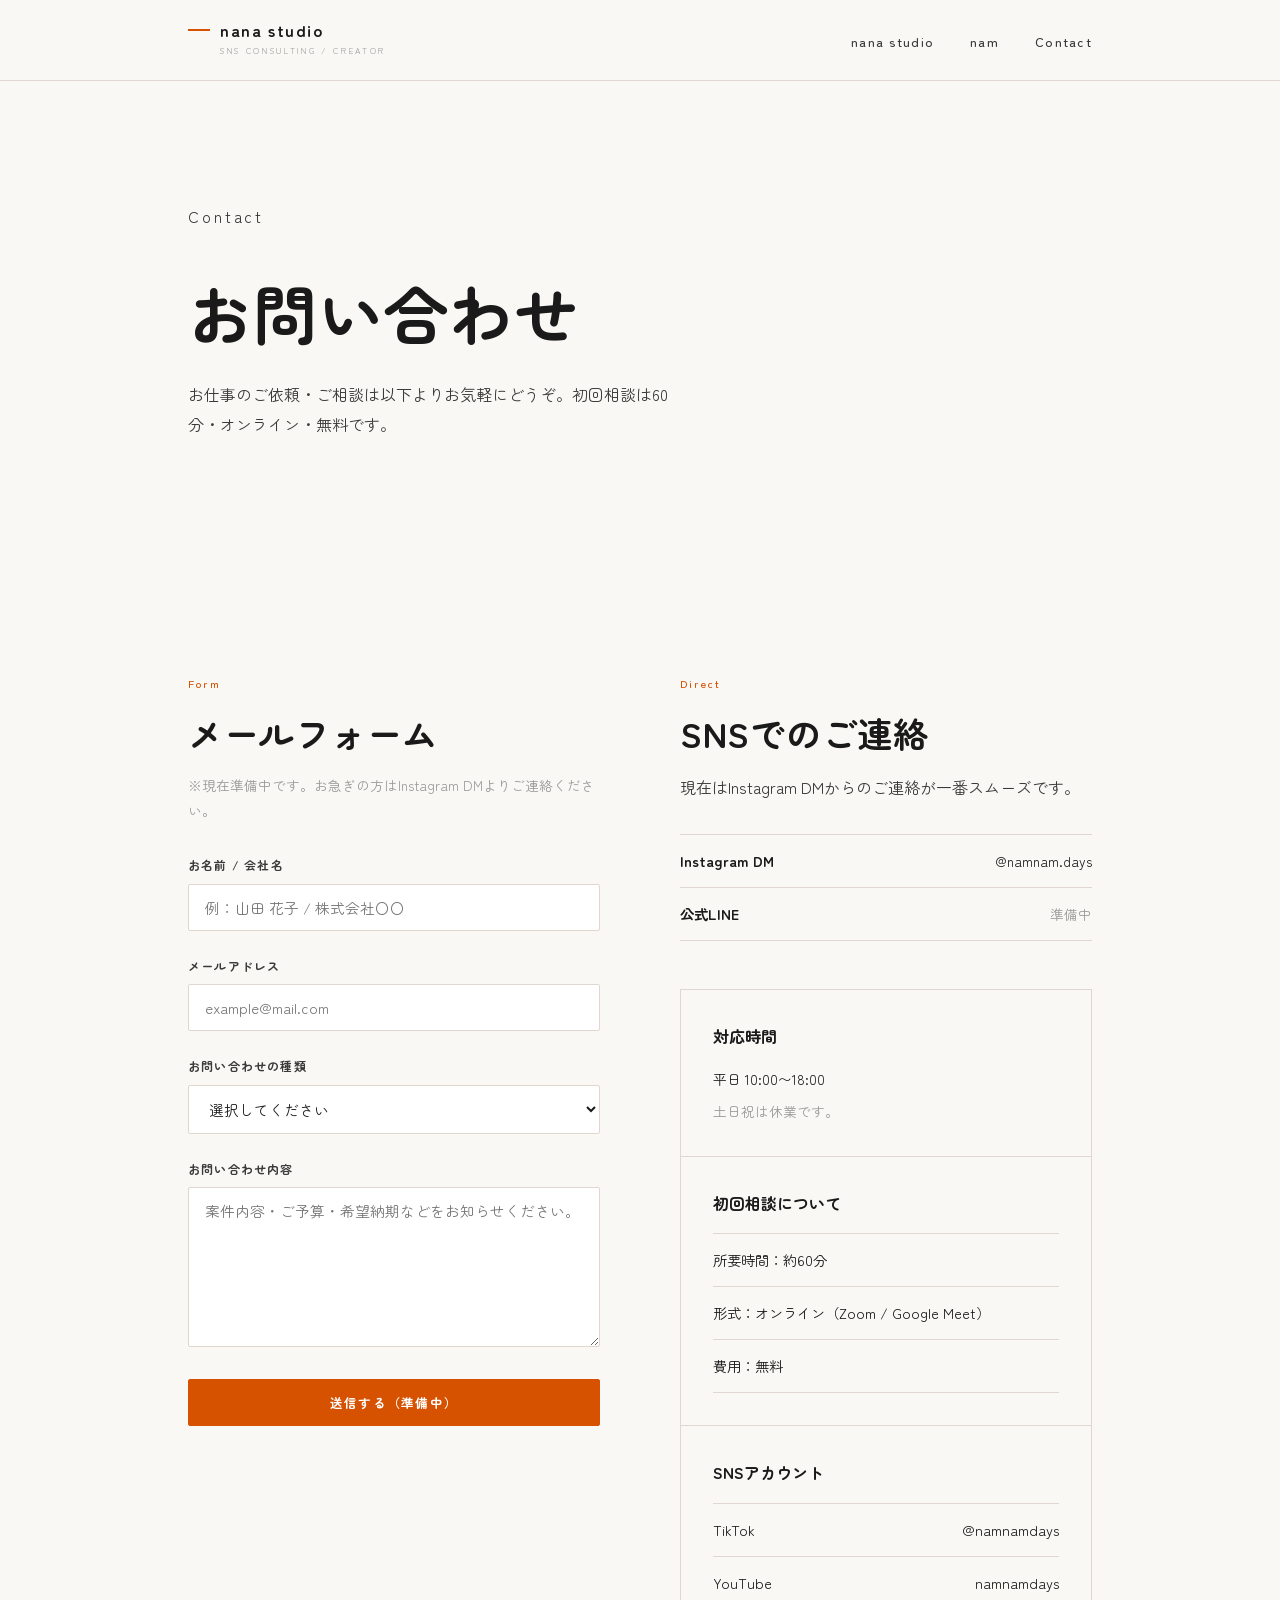
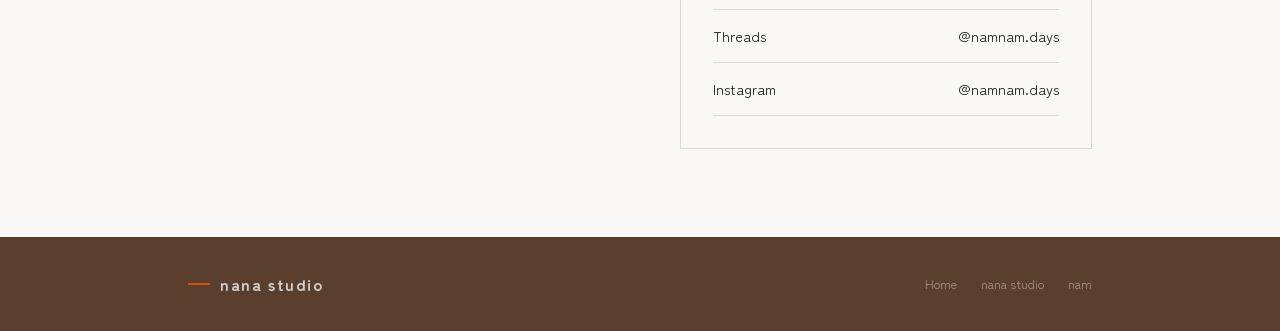
==== contact.html @ 7cecb886 "サイト全体・イラスト配置調整" ====
<!DOCTYPE html>
<html lang="ja">
<head>
  <meta charset="UTF-8">
  <meta name="viewport" content="width=device-width, initial-scale=1.0">
  <title>Contact — Nanami</title>
  <link rel="preconnect" href="https://fonts.googleapis.com">
  <link href="https://fonts.googleapis.com/css2?family=Zen+Maru+Gothic:wght@300;400;500;700;900&display=swap" rel="stylesheet">
  <link rel="stylesheet" href="css/style.css">
</head>
<body>

  <!-- NAV -->
  <nav>
    <div class="container">
      <a href="index.html" class="logo-d">
        <div class="d-row"><span class="d-line"></span><span class="d-nana">nana studio</span></div>
        <div class="d-sub">SNS CONSULTING / CREATOR</div>
      </a>
      <ul class="nav-links">
        <li><a href="studio.html">nana studio</a></li>
        <li><a href="nam.html">nam</a></li>
        <li><a href="contact.html">Contact</a></li>
      </ul>
    </div>
  </nav>

  <!-- HERO -->
  <section class="hero">
    <div class="container">
      <p class="hero-label">Contact</p>
      <h1>お問い合わせ</h1>
      <p>お仕事のご依頼・ご相談は以下よりお気軽にどうぞ。初回相談は60分・オンライン・無料です。</p>
    </div>
  </section>

  <!-- CONTACT MAIN -->
  <section>
    <div class="container">
      <div style="display: grid; grid-template-columns: 1fr 1fr; gap: 80px;">

        <!-- FORM -->
        <div>
          <p class="section-label">Form</p>
          <h2 class="section-title">メールフォーム</h2>
          <p style="color: var(--mid); font-size: 0.85rem; margin-bottom: 32px;">※現在準備中です。お急ぎの方はInstagram DMよりご連絡ください。</p>

          <form>
            <div class="form-group">
              <label for="name">お名前 / 会社名</label>
              <input type="text" id="name" name="name" placeholder="例：山田 花子 / 株式会社〇〇">
            </div>
            <div class="form-group">
              <label for="email">メールアドレス</label>
              <input type="email" id="email" name="email" placeholder="example@mail.com">
            </div>
            <div class="form-group">
              <label for="type">お問い合わせの種類</label>
              <select id="type" name="type">
                <option value="">選択してください</option>
                <option value="studio">nana studio（コンサルティング）</option>
                <option value="nam">nam（インフルエンサー案件）</option>
                <option value="other">その他</option>
              </select>
            </div>
            <div class="form-group">
              <label for="message">お問い合わせ内容</label>
              <textarea id="message" name="message" placeholder="案件内容・ご予算・希望納期などをお知らせください。"></textarea>
            </div>
            <button type="submit" class="btn btn-fill" style="width: 100%; text-align: center;">送信する（準備中）</button>
          </form>
        </div>

        <!-- SNS / INFO -->
        <div>
          <p class="section-label">Direct</p>
          <h2 class="section-title">SNSでのご連絡</h2>
          <p style="color: var(--dark); margin-bottom: 32px;">現在はInstagram DMからのご連絡が一番スムーズです。</p>

          <ul class="list-plain" style="margin-bottom: 48px;">
            <li style="display: flex; justify-content: space-between; align-items: center;">
              <span><strong>Instagram DM</strong></span>
              <a href="https://www.instagram.com/namnam.days" target="_blank" style="font-size: 0.85rem;">@namnam.days</a>
            </li>
            <li style="display: flex; justify-content: space-between; align-items: center;">
              <span><strong>公式LINE</strong></span>
              <span class="text-sm text-mid">準備中</span>
            </li>
          </ul>

          <div style="border: var(--border); padding: 32px;">
            <p style="font-weight: 700; margin-bottom: 16px;">対応時間</p>
            <p class="text-sm" style="margin-bottom: 8px;">平日 10:00〜18:00</p>
            <p class="text-sm text-mid">土日祝は休業です。</p>
          </div>

          <div style="border: var(--border); border-top: none; padding: 32px;">
            <p style="font-weight: 700; margin-bottom: 16px;">初回相談について</p>
            <ul class="list-plain text-sm">
              <li>所要時間：約60分</li>
              <li>形式：オンライン（Zoom / Google Meet）</li>
              <li>費用：無料</li>
            </ul>
          </div>

          <div style="border: var(--border); border-top: none; padding: 32px;">
            <p style="font-weight: 700; margin-bottom: 16px;">SNSアカウント</p>
            <ul class="list-plain text-sm">
              <li style="display: flex; justify-content: space-between;">
                <span>TikTok</span>
                <a href="https://www.tiktok.com/@namnamdays" target="_blank">@namnamdays</a>
              </li>
              <li style="display: flex; justify-content: space-between;">
                <span>YouTube</span>
                <a href="https://youtube.com/c/namnamdays" target="_blank">namnamdays</a>
              </li>
              <li style="display: flex; justify-content: space-between;">
                <span>Threads</span>
                <a href="https://www.threads.com/@namnam.days" target="_blank">@namnam.days</a>
              </li>
              <li style="display: flex; justify-content: space-between;">
                <span>Instagram</span>
                <a href="https://www.instagram.com/namnam.days" target="_blank">@namnam.days</a>
              </li>
            </ul>
          </div>
        </div>

      </div>
    </div>
  </section>

  <!-- FOOTER -->
  <footer>
    <div class="container">
      <a href="index.html" class="logo-d">
        <div class="d-row"><span class="d-line"></span><span class="d-nana">nana studio</span></div>
      </a>
      <ul class="footer-links">
        <li><a href="index.html">Home</a></li>
        <li><a href="studio.html">nana studio</a></li>
        <li><a href="nam.html">nam</a></li>
      </ul>
    </div>
  </footer>

  <script src="js/main.js"></script>
</body>
</html>
---- css/style.css ----
/* ===========================
   IMPORT FONTS
   =========================== */

@import url('https://fonts.googleapis.com/css2?family=Zen+Maru+Gothic:wght@300;400;500;700;900&display=swap');

/* ===========================
   DESIGN TOKENS
   =========================== */

:root {
  --orange:      #d65200;
  --orange-light:#f4e8e0;
  --black:       #1a1a1a;
  --dark:        #3a3a3a;
  --mid:         #999;
  --border-c:    #e0d8d0;
  --bg:          #faf8f5;
  --bg-warm:     #f5f0ea;
  --white:       #ffffff;

  /* ウォームブラウン（フッター・ボタン用） */
  --brown:       #7a6050;
  --brown-dark:  #5a3e2e;

  --font:        'Zen Maru Gothic', 'Hiragino Sans', sans-serif;
  --max-width:   960px;
  --border:      1px solid var(--border-c);
  --radius:      2px;
}

/* ===========================
   RESET & BASE
   =========================== */

*, *::before, *::after {
  box-sizing: border-box;
  margin: 0;
  padding: 0;
}

html {
  font-size: 16px;
  scroll-behavior: smooth;
}

body {
  font-family: var(--font);
  color: var(--black);
  background: var(--bg);
  line-height: 1.8;
  -webkit-font-smoothing: antialiased;
}

a {
  color: inherit;
  text-decoration: none;
}

a:hover { opacity: 0.7; }

img { max-width: 100%; display: block; }

/* ===========================
   LAYOUT
   =========================== */

.container {
  max-width: var(--max-width);
  margin: 0 auto;
  padding: 0 28px;
}

section {
  padding: 88px 0;
}

/* ===========================
   NAV
   =========================== */

nav {
  padding: 22px 0;
  background: var(--bg);
  border-bottom: var(--border);
  position: sticky;
  top: 0;
  z-index: 100;
}

nav .container {
  display: flex;
  justify-content: space-between;
  align-items: center;
}

.nav-logo {
  font-size: 1.05rem;
  font-weight: 700;
  letter-spacing: 0.08em;
  color: var(--black);
}

.nav-logo span {
  color: var(--orange);
}

.nav-links {
  display: flex;
  gap: 36px;
  list-style: none;
}

.nav-links a {
  font-size: 0.8rem;
  font-weight: 500;
  letter-spacing: 0.1em;
  color: var(--dark);
}

/* ===========================
   HERO
   =========================== */

.hero {
  padding: 120px 0 100px;
  background: var(--bg);
}

.hero-label {
  display: inline-block;
  font-size: 0.72rem;
  font-weight: 500;
  letter-spacing: 0.18em;
  color: var(--orange);
  margin-bottom: 20px;
}

.hero h1 {
  font-size: clamp(2.4rem, 5.5vw, 4rem);
  font-weight: 700;
  line-height: 1.3;
  letter-spacing: 0.02em;
  margin-bottom: 24px;
  color: var(--black);
  word-break: keep-all;
  overflow-wrap: normal;
}

.hero h1 em {
  font-style: normal;
  color: var(--orange);
}

.hero p {
  font-size: 1rem;
  color: var(--dark);
  max-width: 480px;
  margin-bottom: 40px;
  font-weight: 400;
  line-height: 1.9;
}

/* ===========================
   SECTION HEADER
   =========================== */

.section-label {
  display: inline-block;
  font-size: 0.68rem;
  font-weight: 500;
  letter-spacing: 0.2em;
  color: var(--orange);
  margin-bottom: 14px;
}

.section-title {
  font-size: clamp(1.5rem, 2.8vw, 2.2rem);
  font-weight: 700;
  letter-spacing: 0.02em;
  margin-bottom: 16px;
  line-height: 1.4;
  color: var(--black);
}

.section-desc {
  color: var(--dark);
  max-width: 520px;
  margin-bottom: 52px;
  font-size: 0.95rem;
  line-height: 1.9;
}

/* ===========================
   DIVIDER
   =========================== */

hr {
  border: none;
  border-top: var(--border);
  margin: 0;
}

/* ===========================
   BUTTONS
   =========================== */

.btn {
  display: inline-block;
  padding: 13px 30px;
  font-family: var(--font);
  font-size: 0.8rem;
  font-weight: 700;
  letter-spacing: 0.1em;
  cursor: pointer;
  transition: all 0.22s ease;
  border-radius: var(--radius);
  border: 1.5px solid var(--brown);
  background: transparent;
  color: var(--brown);
}

.btn:hover {
  background: var(--brown);
  color: var(--white);
  opacity: 1;
}

.btn-fill {
  background: var(--orange);
  border-color: var(--orange);
  color: var(--white);
}

.btn-fill:hover {
  background: #b84700;
  border-color: #b84700;
  color: var(--white);
}

.btn-group {
  display: flex;
  gap: 14px;
  flex-wrap: wrap;
}

/* ===========================
   PLACEHOLDER IMAGE
   =========================== */

.placeholder {
  background: var(--bg-warm);
  border: var(--border);
  display: flex;
  align-items: center;
  justify-content: center;
  color: var(--mid);
  font-size: 0.75rem;
  letter-spacing: 0.08em;
  font-weight: 500;
}

/* ===========================
   CARDS
   =========================== */

.cards {
  display: grid;
  gap: 20px;
}

.cards-2 { grid-template-columns: repeat(2, 1fr); }
.cards-3 { grid-template-columns: repeat(3, 1fr); }

.card {
  background: var(--white);
  border: var(--border);
  padding: 36px 32px;
  border-radius: var(--radius);
}

.card-label {
  font-size: 0.68rem;
  font-weight: 700;
  letter-spacing: 0.18em;
  color: var(--orange);
  margin-bottom: 10px;
}

.card h3 {
  font-size: 1.15rem;
  font-weight: 700;
  margin-bottom: 14px;
  line-height: 1.5;
}

.card p {
  font-size: 0.88rem;
  color: var(--dark);
  margin-bottom: 16px;
  line-height: 1.85;
}

.card .price {
  font-size: 0.92rem;
  font-weight: 700;
  border-top: var(--border);
  padding-top: 18px;
  margin-top: 18px;
  color: var(--orange);
}

/* ===========================
   LIST
   =========================== */

.list-plain {
  list-style: none;
}

.list-plain li {
  padding: 13px 0;
  border-bottom: var(--border);
  font-size: 0.9rem;
  font-weight: 400;
}

.list-plain li:first-child {
  border-top: var(--border);
}

.list-check li::before {
  content: "✓  ";
  color: var(--orange);
  font-weight: 700;
}

/* ===========================
   STATS / NUMBERS
   =========================== */

.stats {
  display: grid;
  grid-template-columns: repeat(4, 1fr);
  background: var(--white);
  border: var(--border);
}

.stat-item {
  padding: 36px 20px;
  border-right: var(--border);
  text-align: center;
}

.stat-item:last-child {
  border-right: none;
}

.stat-number {
  font-size: 2rem;
  font-weight: 700;
  color: var(--orange);
  display: block;
  margin-bottom: 6px;
  letter-spacing: -0.02em;
}

.stat-label {
  font-size: 0.75rem;
  color: var(--mid);
  font-weight: 400;
  letter-spacing: 0.04em;
}

/* ===========================
   FAQ
   =========================== */

.faq-item {
  border-bottom: var(--border);
  padding: 26px 0;
}

.faq-item:first-child {
  border-top: var(--border);
}

.faq-q {
  font-weight: 700;
  margin-bottom: 10px;
  font-size: 0.95rem;
  line-height: 1.6;
}

.faq-q::before {
  content: "Q. ";
  color: var(--orange);
}

.faq-a {
  font-size: 0.88rem;
  color: var(--dark);
  line-height: 1.85;
  padding-left: 1.2em;
}

/* ===========================
   TABLE
   =========================== */

table {
  width: 100%;
  border-collapse: collapse;
  font-size: 0.88rem;
  background: var(--white);
}

th {
  text-align: left;
  padding: 14px 18px;
  border-bottom: 2px solid var(--border-c);
  font-size: 0.72rem;
  letter-spacing: 0.12em;
  font-weight: 700;
  color: var(--mid);
}

td {
  padding: 16px 18px;
  border-bottom: var(--border);
  vertical-align: top;
  line-height: 1.7;
}

/* ===========================
   FORM
   =========================== */

.form-group { margin-bottom: 24px; }

label {
  display: block;
  font-size: 0.75rem;
  font-weight: 700;
  letter-spacing: 0.1em;
  margin-bottom: 8px;
  color: var(--dark);
}

input, textarea, select {
  width: 100%;
  padding: 12px 16px;
  border: var(--border);
  border-radius: var(--radius);
  font-family: var(--font);
  font-size: 0.92rem;
  background: var(--white);
  color: var(--black);
  outline: none;
  transition: border-color 0.2s;
}

input:focus, textarea:focus, select:focus {
  border-color: var(--orange);
}

textarea {
  height: 160px;
  resize: vertical;
}

/* ===========================
   ORANGE ACCENT BAND (light)
   =========================== */

.accent-band {
  background: var(--orange-light);
  padding: 72px 0;
}

/* ===========================
   CTA BAND
   =========================== */

.cta-band {
  background: var(--brown-dark);
  color: var(--white);
  padding: 96px 0;
  text-align: center;
}

.cta-band h2 {
  font-size: clamp(1.5rem, 2.8vw, 2.2rem);
  font-weight: 700;
  margin-bottom: 14px;
}

.cta-band p {
  color: var(--mid);
  margin-bottom: 36px;
  font-size: 0.9rem;
}

.cta-band .btn {
  border-color: var(--orange);
  color: var(--white);
  background: var(--orange);
}

.cta-band .btn:hover {
  background: #b84700;
  border-color: #b84700;
}

/* ===========================
   LOGO D
   =========================== */

.logo-d {
  font-family: var(--font);
  text-decoration: none;
  display: inline-block;
}

.logo-d .d-row {
  display: flex;
  align-items: center;
  gap: 10px;
}

.logo-d .d-line {
  width: 22px;
  height: 2px;
  background: var(--orange);
  flex-shrink: 0;
}

.logo-d .d-nana {
  font-size: 1rem;
  font-weight: 700;
  letter-spacing: 0.1em;
  color: var(--black);
  line-height: 1;
}

.logo-d .d-sub {
  font-size: 0.52rem;
  letter-spacing: 0.32em;
  color: var(--mid);
  font-weight: 400;
  margin-top: 5px;
  padding-left: 32px;
}

/* dark bg variant */
.logo-d.dark .d-nana { color: var(--white); }
.logo-d.dark .d-sub  { color: rgba(255,255,255,0.35); }

/* ===========================
   FOOTER
   =========================== */

footer {
  border-top: none;
  padding: 36px 0;
  background: var(--brown-dark);
}

footer .container {
  color: rgba(255,255,255,0.45);
}

.footer-links a {
  color: rgba(255,255,255,0.45) !important;
}

.footer-links a:hover {
  color: rgba(255,255,255,0.8) !important;
  opacity: 1;
}

footer .logo-d .d-line  { background: var(--orange); }
footer .logo-d .d-nana  { color: rgba(255,255,255,0.75); }
footer .logo-d .d-sub   { color: rgba(255,255,255,0.3); }

footer .container {
  display: flex;
  justify-content: space-between;
  align-items: center;
  font-size: 0.78rem;
  color: var(--mid);
}

.footer-links {
  display: flex;
  gap: 24px;
  list-style: none;
}

.footer-links a {
  color: var(--mid);
  font-size: 0.78rem;
  font-weight: 400;
}

/* ===========================
   UTILITY
   =========================== */

.mt-8  { margin-top: 8px; }
.mt-16 { margin-top: 16px; }
.mt-24 { margin-top: 24px; }
.mt-40 { margin-top: 40px; }
.mb-8  { margin-bottom: 8px; }
.mb-16 { margin-bottom: 16px; }
.mb-24 { margin-bottom: 24px; }
.mb-40 { margin-bottom: 40px; }

.text-mid  { color: var(--mid); }
.text-sm   { font-size: 0.85rem; }
.text-orange { color: var(--orange); }
.bg-white  { background: var(--white); }

/* ===========================
   ANIMATIONS
   =========================== */

/* ---- Button: 押し込み ---- */
.btn {
  position: relative;
  overflow: hidden;
}

.btn:active {
  transform: scale(0.96) translateY(1px);
}

/* リップル */
.btn .ripple {
  position: absolute;
  border-radius: 50%;
  background: rgba(255,255,255,0.35);
  transform: scale(0);
  animation: ripple-anim 0.45s linear;
  pointer-events: none;
}

@keyframes ripple-anim {
  to {
    transform: scale(4);
    opacity: 0;
  }
}

/* ---- Card: ホバーで浮き上がり ---- */
.card {
  transition: transform 0.22s ease, box-shadow 0.22s ease;
  will-change: transform;
}

.card:hover {
  transform: translateY(-4px);
  box-shadow: 0 8px 24px rgba(0,0,0,0.07);
}

/* ---- リスト行: ホバーでオレンジ ---- */
.list-plain li {
  transition: color 0.18s ease, padding-left 0.18s ease;
  cursor: default;
}

.list-plain li:hover {
  color: var(--orange);
  padding-left: 6px;
}

/* ---- Stat: ホバーで数字強調 ---- */
.stat-item {
  transition: background 0.2s ease;
}

.stat-item:hover {
  background: var(--bg-warm);
}

.stat-item:hover .stat-number {
  transform: scale(1.05);
}

.stat-number {
  transition: transform 0.2s ease;
  display: block;
}

/* ---- FAQ: ホバー ---- */
.faq-item {
  transition: padding-left 0.2s ease;
  cursor: default;
}

.faq-item:hover {
  padding-left: 8px;
}

/* ---- Nav link: 下線アニメ ---- */
.nav-links a {
  position: relative;
}

.nav-links a::after {
  content: '';
  position: absolute;
  bottom: -2px;
  left: 0;
  width: 0;
  height: 1px;
  background: var(--orange);
  transition: width 0.22s ease;
}

.nav-links a:hover::after {
  width: 100%;
}

.nav-links a:hover {
  opacity: 1;
  color: var(--orange);
}

/* ---- Scroll fade-in ---- */
.fade-in {
  opacity: 0;
  transform: translateY(20px);
  transition: opacity 0.55s ease, transform 0.55s ease;
}

.fade-in.visible {
  opacity: 1;
  transform: translateY(0);
}

/* ===========================
   RESPONSIVE
   =========================== */

/* hero-grid のカラムがはみ出さないよう制御 */
.hero-grid > div {
  min-width: 0;
}

/* タブレット（〜900px）: hero グリッドをシングルカラムに */
@media (max-width: 900px) {
  .hero-grid {
    grid-template-columns: 1fr !important;
  }
  .hero-grid > div:last-child {
    display: none; /* 画像/イラストは非表示 */
  }
  .hero-grid > div:first-child {
    padding-bottom: 0 !important;
  }
}

@media (max-width: 768px) {
  section         { padding: 60px 0; }
  .hero           { padding: 72px 0 60px; }

  .cards-2,
  .cards-3        { grid-template-columns: 1fr; }

  .stats          { grid-template-columns: repeat(2, 1fr); }
  .stat-item:nth-child(2) { border-right: none; }
  .stat-item:nth-child(3) { border-right: var(--border); }
  .stat-item:nth-child(2),
  .stat-item:nth-child(3) { border-top: var(--border); }

  .nav-links      { display: none; }

  footer .container { flex-direction: column; gap: 16px; text-align: center; }

  /* Flowの5カラムをモバイルで縦積みに */
  .flow-grid {
    grid-template-columns: 1fr !important;
  }
  .flow-grid > div {
    border-right: none !important;
    border-bottom: var(--border);
  }
}
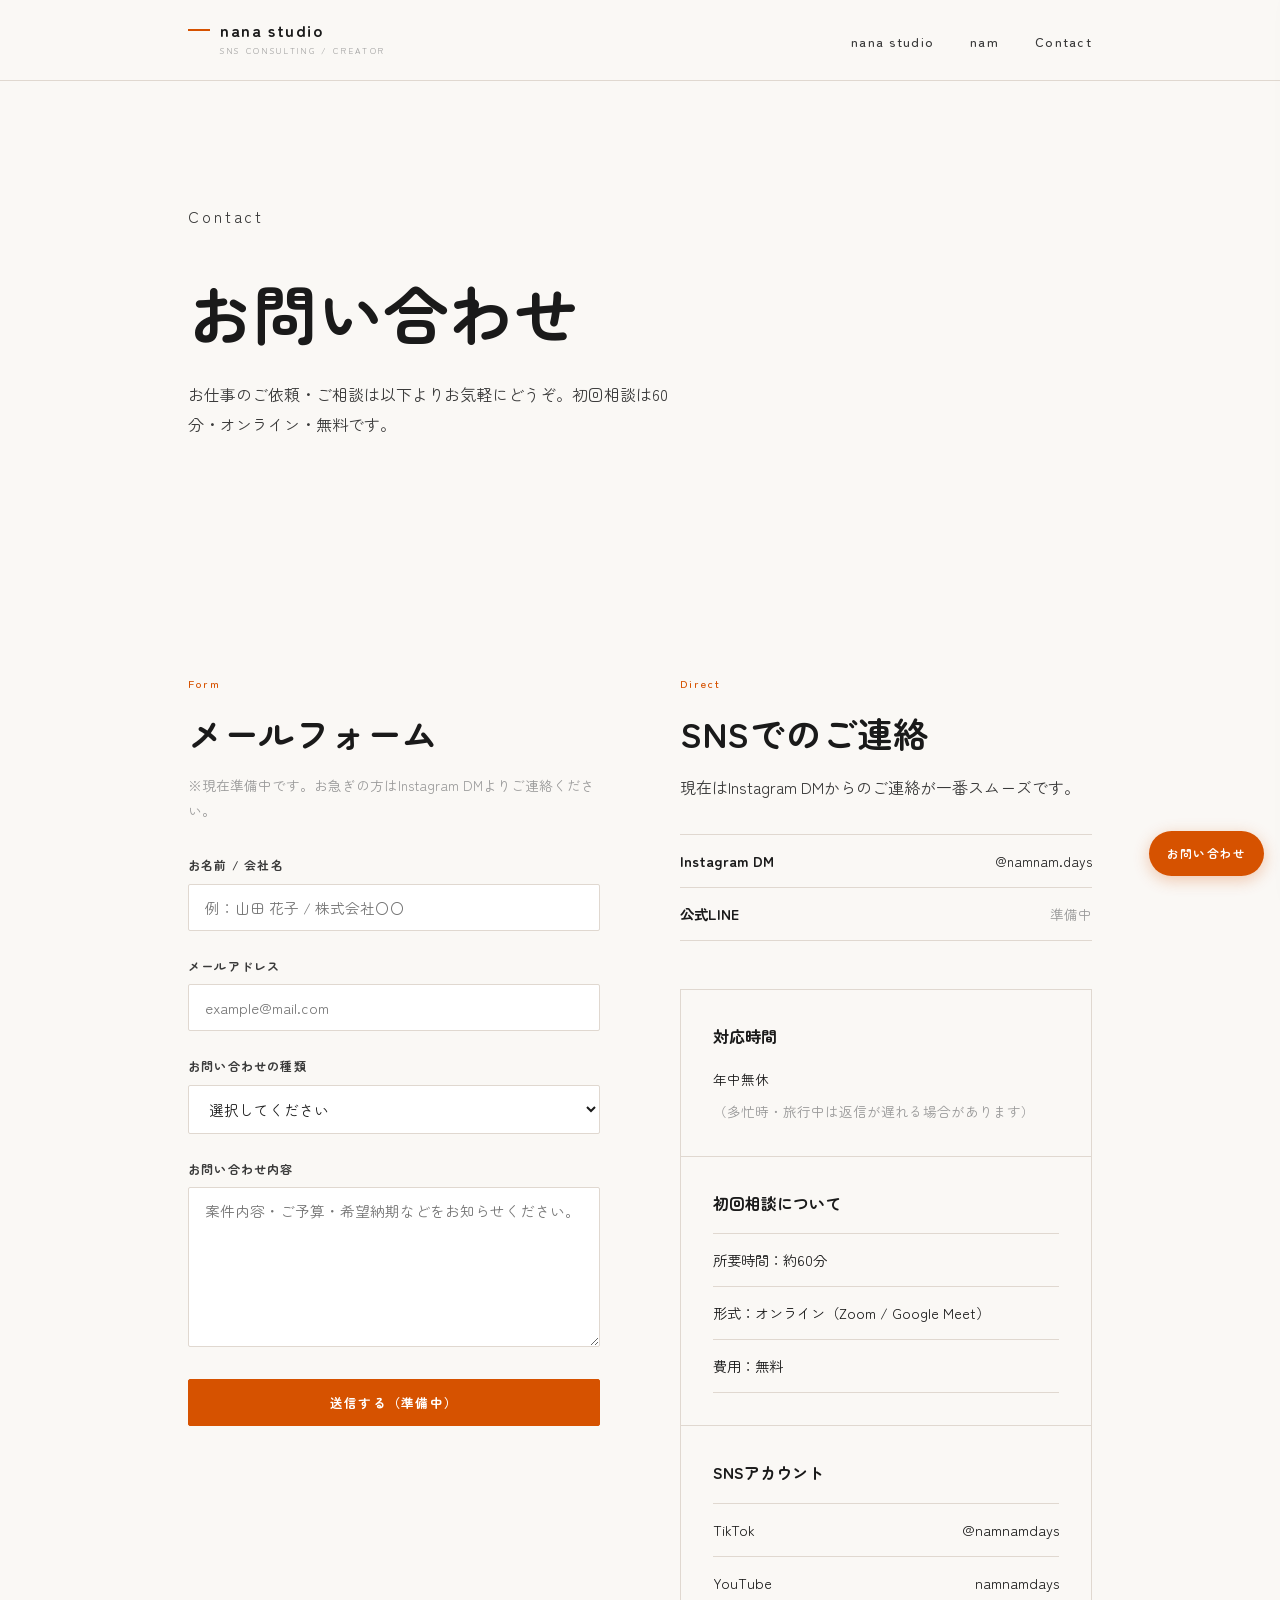
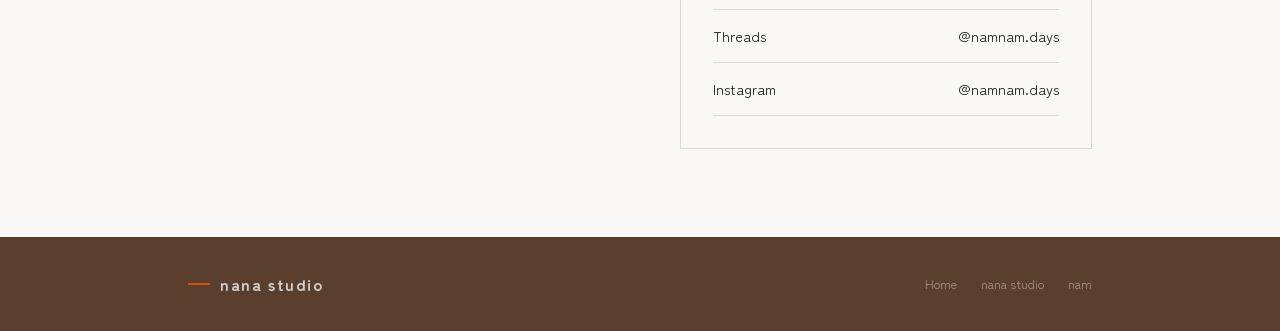
==== commit 389c768a: "Update CTA heading and response time text" ====
--- a/contact.html
+++ b/contact.html
@@ -37,7 +37,7 @@
   <!-- CONTACT MAIN -->
   <section>
     <div class="container">
-      <div style="display: grid; grid-template-columns: 1fr 1fr; gap: 80px;">
+      <div class="contact-grid">
 
         <!-- FORM -->
         <div>
@@ -90,8 +90,8 @@
 
           <div style="border: var(--border); padding: 32px;">
             <p style="font-weight: 700; margin-bottom: 16px;">対応時間</p>
-            <p class="text-sm" style="margin-bottom: 8px;">平日 10:00〜18:00</p>
-            <p class="text-sm text-mid">土日祝は休業です。</p>
+            <p class="text-sm" style="margin-bottom: 8px;">年中無休</p>
+            <p class="text-sm text-mid">（多忙時・旅行中は返信が遅れる場合があります）</p>
           </div>
 
           <div style="border: var(--border); border-top: none; padding: 32px;">
--- a/css/style.css
+++ b/css/style.css
@@ -343,17 +343,15 @@
   display: grid;
   grid-template-columns: repeat(4, 1fr);
   background: var(--white);
-  border: var(--border);
+  border-top: var(--border);
+  border-left: var(--border);
 }
 
 .stat-item {
   padding: 36px 20px;
   border-right: var(--border);
+  border-bottom: var(--border);
   text-align: center;
-}
-
-.stat-item:last-child {
-  border-right: none;
 }
 
 .stat-number {
@@ -727,6 +725,342 @@
   color: var(--orange);
 }
 
+/* ---- Video Portfolio ---- */
+.video-scroll-wrap {
+  overflow: hidden;
+}
+.video-scroll {
+  display: flex;
+  gap: 12px;
+  overflow-x: auto;
+  scroll-snap-type: x mandatory;
+  -webkit-overflow-scrolling: touch;
+  scrollbar-width: none;
+  margin-top: 32px;
+  padding: 4px 0 16px 0;
+}
+.video-scroll::-webkit-scrollbar { display: none; }
+
+.video-thumb {
+  width: 180px;
+  height: 320px;
+  border-radius: 6px;
+  overflow: hidden;
+  position: relative;
+  cursor: pointer;
+  background: var(--bg-warm);
+}
+.video-thumb img {
+  width: 100%;
+  height: 100%;
+  object-fit: cover;
+  display: block;
+  transition: transform 0.3s ease, opacity 0.3s ease;
+}
+.video-thumb:hover img {
+  transform: scale(1.04);
+  opacity: 0.85;
+}
+.play-btn {
+  position: absolute;
+  top: 50%;
+  left: 50%;
+  transform: translate(-50%, -50%);
+  pointer-events: none;
+  transition: transform 0.2s ease;
+}
+.video-thumb:hover .play-btn {
+  transform: translate(-50%, -50%) scale(1.1);
+}
+.video-thumb iframe {
+  display: block;
+  width: 100%;
+  height: 100%;
+  border: none;
+}
+.video-item {
+  flex-shrink: 0;
+  scroll-snap-align: start;
+}
+.video-label {
+  font-size: 0.72rem;
+  color: var(--mid);
+  margin-top: 8px;
+  text-align: center;
+}
+
+@media (max-width: 768px) {
+  .video-scroll { padding: 4px 0 16px 0; }
+  .video-thumb { width: 150px; height: 267px; }
+}
+
+/* ===========================
+   MOBILE UI（ハンバーガー・FAB）
+   =========================== */
+
+/* ハンバーガーボタン */
+.mob-menu-btn {
+  position: fixed;
+  top: 14px;
+  right: 16px;
+  z-index: 1100;
+  width: 44px;
+  height: 44px;
+  background: var(--brown-dark);
+  border: none;
+  border-radius: 50%;
+  cursor: pointer;
+  display: none;
+  flex-direction: column;
+  justify-content: center;
+  align-items: center;
+  gap: 5px;
+}
+.mob-menu-btn span {
+  display: block;
+  width: 18px;
+  height: 1.5px;
+  background: white;
+  transition: transform 0.3s ease, opacity 0.3s ease;
+}
+.mob-menu-btn.open span:nth-child(1) { transform: translateY(6.5px) rotate(45deg); }
+.mob-menu-btn.open span:nth-child(2) { opacity: 0; }
+.mob-menu-btn.open span:nth-child(3) { transform: translateY(-6.5px) rotate(-45deg); }
+
+/* スライドインメニュー */
+.mob-menu {
+  position: fixed;
+  top: 0;
+  right: -280px;
+  width: 260px;
+  height: 100%;
+  background: var(--white);
+  z-index: 1050;
+  padding: 80px 32px 40px;
+  transition: right 0.35s ease;
+  box-shadow: -4px 0 24px rgba(0,0,0,0.08);
+}
+.mob-menu.open { right: 0; }
+.mob-menu a {
+  display: block;
+  font-size: 0.95rem;
+  font-weight: 700;
+  color: var(--dark);
+  padding: 18px 0;
+  border-bottom: var(--border);
+  text-decoration: none;
+  letter-spacing: 0.05em;
+}
+.mob-menu a:first-child { border-top: var(--border); }
+
+/* オーバーレイ */
+.mob-overlay {
+  position: fixed;
+  inset: 0;
+  background: rgba(0,0,0,0.25);
+  z-index: 1040;
+  opacity: 0;
+  pointer-events: none;
+  transition: opacity 0.35s;
+}
+.mob-overlay.open { opacity: 1; pointer-events: all; }
+
+/* お問い合わせ FAB */
+.contact-fab {
+  position: fixed;
+  bottom: 24px;
+  right: 16px;
+  z-index: 1000;
+  background: var(--orange);
+  color: white;
+  font-size: 0.72rem;
+  font-weight: 700;
+  letter-spacing: 0.1em;
+  padding: 12px 18px;
+  border-radius: 40px;
+  text-decoration: none;
+  display: none;
+  box-shadow: 0 4px 16px rgba(214,82,0,0.3);
+  transition: transform 0.2s ease, box-shadow 0.2s ease;
+}
+.contact-fab:hover {
+  transform: translateY(-2px);
+  box-shadow: 0 6px 20px rgba(214,82,0,0.4);
+}
+
+/* ハンバーガーは900px以下で表示、nav-linksを隠す */
+@media (max-width: 900px) {
+  .mob-menu-btn { display: flex; }
+  .nav-links    { display: none; }
+}
+/* お問い合わせFABは常に表示 */
+.contact-fab { display: block; }
+
+/* ---- Contact Grid ---- */
+.contact-grid {
+  display: grid;
+  grid-template-columns: 1fr 1fr;
+  gap: 80px;
+}
+@media (max-width: 768px) {
+  .contact-grid {
+    grid-template-columns: 1fr;
+    gap: 48px;
+  }
+}
+
+/* ---- SNS Platform Cards ---- */
+.sns-cards {
+  display: grid;
+  grid-template-columns: repeat(5, 1fr);
+  gap: 16px;
+  margin-top: 40px;
+}
+.sns-card {
+  display: flex;
+  flex-direction: column;
+  align-items: center;
+  padding: 32px 16px 28px;
+  border: var(--border);
+  text-decoration: none;
+  color: var(--dark);
+  transition: border-color 0.2s ease, transform 0.2s ease;
+}
+.sns-card:hover {
+  border-color: var(--orange);
+  transform: translateY(-4px);
+  color: var(--dark);
+}
+.sns-logo {
+  width: 40px;
+  height: 40px;
+  color: var(--brown-dark);
+  margin-bottom: 16px;
+}
+.sns-logo svg {
+  width: 100%;
+  height: 100%;
+}
+.sns-name {
+  font-size: 0.75rem;
+  font-weight: 700;
+  letter-spacing: 0.06em;
+  text-transform: uppercase;
+  color: var(--mid);
+  margin-bottom: 10px;
+}
+.sns-count {
+  font-size: 1.6rem;
+  font-weight: 700;
+  color: var(--orange);
+  letter-spacing: -0.02em;
+  line-height: 1;
+}
+.sns-unit {
+  font-size: 0.72rem;
+  color: var(--mid);
+  margin-top: 6px;
+}
+.sns-card-other .sns-logo {
+  color: var(--brown);
+}
+.sns-card-other {
+  cursor: default;
+}
+.sns-card-other:hover {
+  border-color: var(--border-c);
+  transform: none;
+}
+@media (max-width: 768px) {
+  .sns-cards { grid-template-columns: repeat(2, 1fr); }
+  .sns-card-other { grid-column: span 2; }
+}
+
+/* ---- Genre Cards (4列) ---- */
+/* mobile: 1列 */
+.cards-4 {
+  grid-template-columns: repeat(4, 1fr);
+  align-items: stretch;
+}
+.cards-4 .card {
+  display: flex;
+  flex-direction: column;
+}
+.cards-4 .card > p:not(.card-label) {
+  flex: 1;
+}
+.genre-photo {
+  margin-top: 16px;
+  border-radius: 4px;
+  overflow: hidden;
+  aspect-ratio: 1 / 1;
+}
+.genre-photo img {
+  width: 100%;
+  height: 100%;
+  object-fit: cover;
+  display: block;
+}
+
+@media (max-width: 768px) {
+  .cards-4 { grid-template-columns: 1fr; }
+}
+
+/* ---- Flow Steps ---- */
+.flow-steps {
+  display: flex;
+  align-items: stretch;
+  gap: 0;
+}
+.flow-step {
+  flex: 1;
+  text-align: left;
+  padding: 28px 16px;
+  border: 1px solid var(--border-c);
+  transition: transform 0.25s ease, border-color 0.25s ease;
+}
+.flow-step svg { display: block; margin-bottom: 12px; }
+.flow-step:hover {
+  transform: translateY(-6px);
+  border-color: var(--orange);
+}
+.flow-num {
+  display: block;
+  font-size: 0.65rem;
+  font-weight: 700;
+  color: var(--orange);
+  letter-spacing: 0.15em;
+  margin-bottom: 14px;
+}
+.flow-title {
+  font-size: 0.88rem;
+  font-weight: 700;
+  margin-bottom: 6px;
+  color: var(--dark);
+}
+.flow-desc {
+  font-size: 0.75rem;
+  color: var(--mid);
+  line-height: 1.65;
+}
+.flow-arrow {
+  display: flex;
+  align-items: center;
+  justify-content: center;
+  flex-shrink: 0;
+  width: 36px;
+  opacity: 0.5;
+}
+
+/* ---- Flow step animation ---- */
+@keyframes flowStepIn {
+  from { opacity: 0; transform: translateY(18px); }
+  to   { opacity: 1; transform: translateY(0); }
+}
+.flow-step.flow-visible {
+  animation: flowStepIn 0.5s ease both;
+}
+
 /* ---- Scroll fade-in ---- */
 .fade-in {
   opacity: 0;
@@ -753,37 +1087,92 @@
   .hero-grid {
     grid-template-columns: 1fr !important;
   }
-  .hero-grid > div:last-child {
-    display: none; /* 画像/イラストは非表示 */
+  /* ヒーローセクション内のイラスト/写真のみ非表示 */
+  .hero .hero-grid > div:last-child {
+    display: none;
   }
   .hero-grid > div:first-child {
     padding-bottom: 0 !important;
   }
+  /* Aboutセクションのイラストはモバイルで表示 */
+  .about-illust {
+    display: block !important;
+    text-align: center;
+    margin-top: 24px;
+  }
+  .about-illust img {
+    max-width: 260px;
+    margin: 0 auto;
+    display: block;
+  }
 }
 
 @media (max-width: 768px) {
-  section         { padding: 60px 0; }
-  .hero           { padding: 72px 0 60px; }
-
+  section         { padding: 48px 0; }
+  .hero           { padding: 64px 0 48px; }
+
+  /* ---- テキスト ---- */
+  .hero h1        { font-size: clamp(1.85rem, 8vw, 2.4rem); }
+  .hero p         { font-size: 0.88rem; line-height: 1.8; }
+  p               { font-size: 0.9rem; }
+  .section-title  { font-size: 1.6rem; }
+
+  /* ---- グリッド ---- */
   .cards-2,
   .cards-3        { grid-template-columns: 1fr; }
-
+  .grid-2         { grid-template-columns: 1fr !important; gap: 32px !important; }
+
+  /* ---- 統計 ---- */
   .stats          { grid-template-columns: repeat(2, 1fr); }
-  .stat-item:nth-child(2) { border-right: none; }
-  .stat-item:nth-child(3) { border-right: var(--border); }
-  .stat-item:nth-child(2),
-  .stat-item:nth-child(3) { border-top: var(--border); }
-
+
+  /* SNS 5列 → 3列 */
+  .stats-5        { grid-template-columns: repeat(3, 1fr) !important; }
+
+  /* ---- テーブル ---- */
+  table           { display: block; overflow-x: auto; -webkit-overflow-scrolling: touch; white-space: nowrap; }
+  table td,
+  table th        { white-space: normal; min-width: 120px; }
+
+  /* ---- ナビ・フッター ---- */
   .nav-links      { display: none; }
-
   footer .container { flex-direction: column; gap: 16px; text-align: center; }
 
-  /* Flowの5カラムをモバイルで縦積みに */
-  .flow-grid {
-    grid-template-columns: 1fr !important;
+  /* ---- フロー ---- */
+  .flow-steps { flex-direction: column; gap: 0; }
+  .flow-step {
+    display: flex;
+    flex-direction: column;
+    text-align: left;
+    padding: 20px 0;
+    border-bottom: var(--border);
+    border: var(--border);
+    border-top: none;
+    padding: 20px 16px;
   }
-  .flow-grid > div {
-    border-right: none !important;
-    border-bottom: var(--border);
+  .flow-step:first-child { border-top: var(--border); }
+  .flow-step svg { display: block; }
+  .flow-step .flow-num  { margin-bottom: 6px; }
+  .flow-step .flow-title { font-size: 0.95rem; margin-bottom: 4px; }
+  .flow-step .flow-desc { font-size: 0.78rem; }
+  .flow-arrow { display: none; }
+
+  /* ---- ボーダー付きボックス ---- */
+  div[style*="padding: 40px"] { padding: 24px !important; }
+
+  /* ---- nam プロフィール写真（丸） ---- */
+  .hero-photo-wrap {
+    display: flex !important;
+    justify-content: center;
+    margin-top: 32px;
+    border-radius: 0 !important;
+    overflow: visible !important;
+    height: auto !important;
   }
-}
+  .hero-photo-wrap img {
+    width: 160px !important;
+    height: 160px !important;
+    border-radius: 50% !important;
+    object-fit: cover;
+    object-position: center top;
+  }
+}
